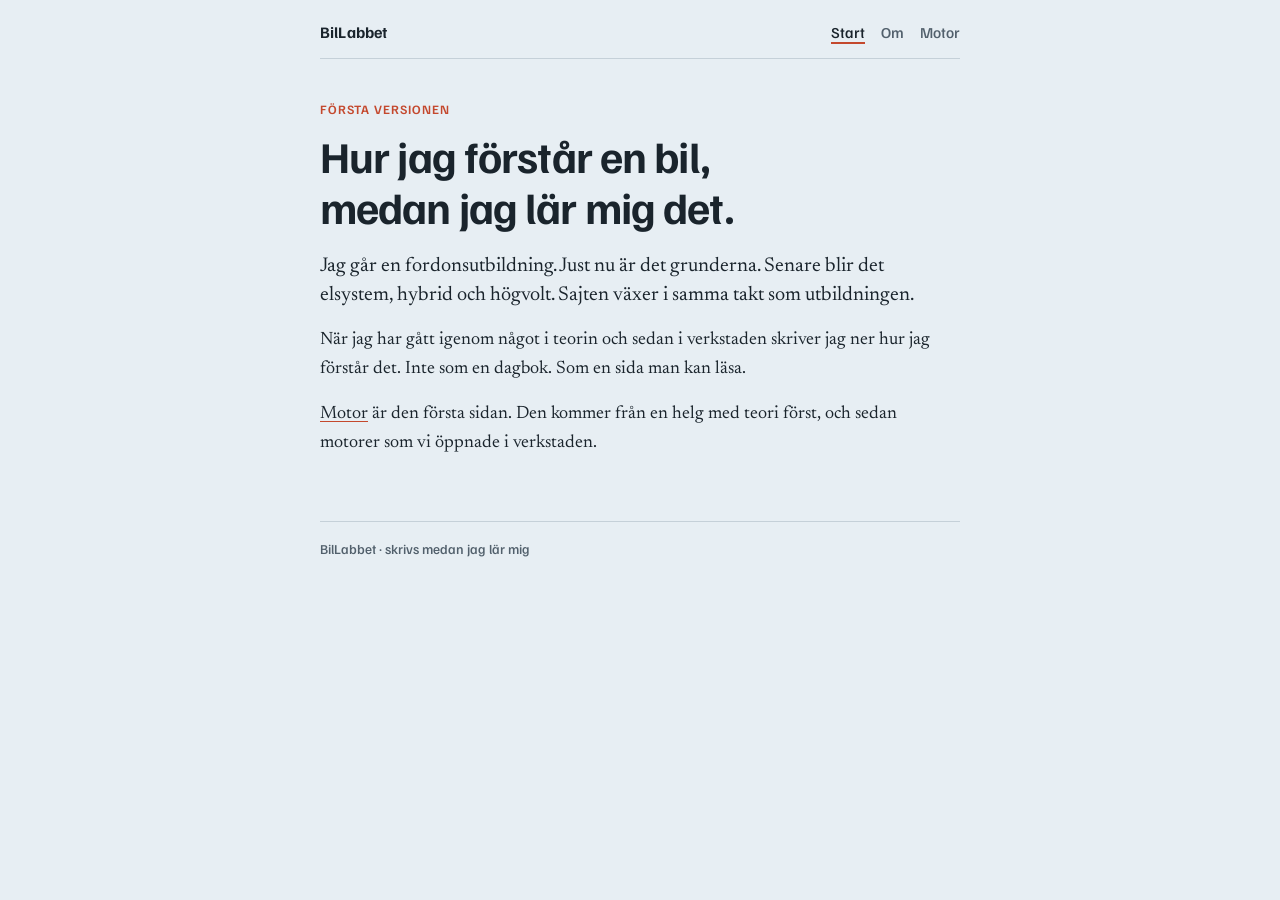
==== index.html @ 1010e1db "Add the first Swedish pages so BilLabbet can go live. Co-authored-by: Cursor <cursoragent@cursor.com" ====
<!DOCTYPE html>
<html lang="sv">
  <head>
    <meta charset="utf-8" />
    <meta name="viewport" content="width=device-width, initial-scale=1" />
    <title>BilLabbet</title>
    <meta
      name="description"
      content="En plats där jag samlar hur jag förstår en bil, medan jag lär mig det."
    />
    <link rel="stylesheet" href="styles.css" />
  </head>
  <body>
    <header class="site-header">
      <a class="site-name" href="index.html">BilLabbet</a>
      <nav aria-label="Sidor">
        <a href="index.html" aria-current="page">Start</a>
        <a href="om.html">Om</a>
        <a href="motor.html">Motor</a>
      </nav>
    </header>

    <main>
      <p class="kicker">Första versionen</p>
      <h1>Hur jag förstår en bil, medan jag lär mig det.</h1>
      <p class="lead">
        Jag går en fordonsutbildning. Just nu är det grunderna. Senare blir det
        elsystem, hybrid och högvolt. Sajten växer i samma takt som utbildningen.
      </p>
      <p>
        När jag har gått igenom något i teorin och sedan i verkstaden skriver jag
        ner hur jag förstår det. Inte som en dagbok. Som en sida man kan läsa.
      </p>
      <p>
        <a class="text-link" href="motor.html">Motor</a> är den första sidan.
        Den kommer från en helg med teori först, och sedan motorer som vi öppnade
        i verkstaden.
      </p>
    </main>

    <footer>
      <p>BilLabbet · skrivs medan jag lär mig</p>
    </footer>
  </body>
</html>
---- styles.css ----
@font-face {
  font-family: "Familjen Grotesk";
  font-style: normal;
  font-weight: 500 700;
  font-display: swap;
  src: url("fonts/familjen-grotesk-latin.woff2") format("woff2");
  unicode-range: U+0000-00FF, U+0131, U+0152-0153, U+02BB-02BC, U+02C6, U+02DA,
    U+02DC, U+0304, U+0308, U+0329, U+2000-206F, U+20AC, U+2122, U+2191, U+2193,
    U+2212, U+2215, U+FEFF, U+FFFD;
}

@font-face {
  font-family: "Newsreader";
  font-style: normal;
  font-weight: 400 500;
  font-display: swap;
  src: url("fonts/newsreader-latin.woff2") format("woff2");
  unicode-range: U+0000-00FF, U+0131, U+0152-0153, U+02BB-02BC, U+02C6, U+02DA,
    U+02DC, U+0304, U+0308, U+0329, U+2000-206F, U+20AC, U+2122, U+2191, U+2193,
    U+2212, U+2215, U+FEFF, U+FFFD;
}

:root {
  --paper: #e7eef3;
  --sheet: #f6f9fb;
  --ink: #1a242c;
  --muted: #52606c;
  --line: #c5d0d8;
  --mark: #c4482d;
  --focus: #1a242c;
}

*,
*::before,
*::after {
  box-sizing: border-box;
}

html {
  background: var(--paper);
}

body {
  margin: 0;
  min-height: 100vh;
  color: var(--ink);
  background: var(--paper);
  font-family: "Newsreader", "Iowan Old Style", "Palatino Linotype", Palatino, serif;
  font-size: 1.125rem;
  line-height: 1.6;
}

.site-header,
main,
footer {
  width: min(40rem, calc(100% - 2rem));
  margin-inline: auto;
}

.site-header {
  display: flex;
  flex-wrap: wrap;
  align-items: baseline;
  justify-content: space-between;
  gap: 0.75rem 1.5rem;
  padding-block: 1.25rem 0.75rem;
  border-bottom: 1px solid var(--line);
}

.site-name {
  color: inherit;
  font-family: "Familjen Grotesk", "Avenir Next", "Segoe UI", sans-serif;
  font-weight: 700;
  font-size: 1rem;
  letter-spacing: 0.01em;
  text-decoration: none;
}

nav {
  display: flex;
  flex-wrap: wrap;
  gap: 0.35rem 1rem;
  font-family: "Familjen Grotesk", "Avenir Next", "Segoe UI", sans-serif;
  font-size: 0.95rem;
  font-weight: 500;
}

nav a {
  color: var(--muted);
  text-decoration: none;
}

nav a[aria-current="page"] {
  color: var(--ink);
  box-shadow: inset 0 -2px 0 var(--mark);
}

main {
  padding-block: 2.5rem 3rem;
}

.kicker {
  margin: 0 0 0.75rem;
  color: var(--mark);
  font-family: "Familjen Grotesk", "Avenir Next", "Segoe UI", sans-serif;
  font-size: 0.8rem;
  font-weight: 600;
  letter-spacing: 0.08em;
  text-transform: uppercase;
}

h1,
h2 {
  font-family: "Familjen Grotesk", "Avenir Next", "Segoe UI", sans-serif;
  font-weight: 700;
  letter-spacing: -0.02em;
  line-height: 1.15;
}

h1 {
  margin: 0 0 1.25rem;
  max-width: 18ch;
  font-size: clamp(2rem, 5vw, 2.75rem);
}

h2 {
  margin: 0 0 0.4rem;
  font-size: 1.25rem;
}

.lead {
  font-size: 1.25rem;
  line-height: 1.45;
}

p {
  margin: 0 0 1rem;
}

section {
  margin-top: 1.75rem;
  padding-top: 1.25rem;
  border-top: 1px solid var(--line);
}

a.text-link {
  color: inherit;
  text-underline-offset: 0.18em;
  text-decoration-thickness: 1px;
  text-decoration-color: var(--mark);
}

a:focus-visible {
  outline: 2px solid var(--focus);
  outline-offset: 3px;
}

footer {
  padding-bottom: 2rem;
  color: var(--muted);
  font-family: "Familjen Grotesk", "Avenir Next", "Segoe UI", sans-serif;
  font-size: 0.85rem;
}

footer p {
  margin: 0;
  padding-top: 1rem;
  border-top: 1px solid var(--line);
}

@media (max-width: 36rem) {
  body {
    font-size: 1.05rem;
  }

  main {
    padding-top: 1.75rem;
  }
}
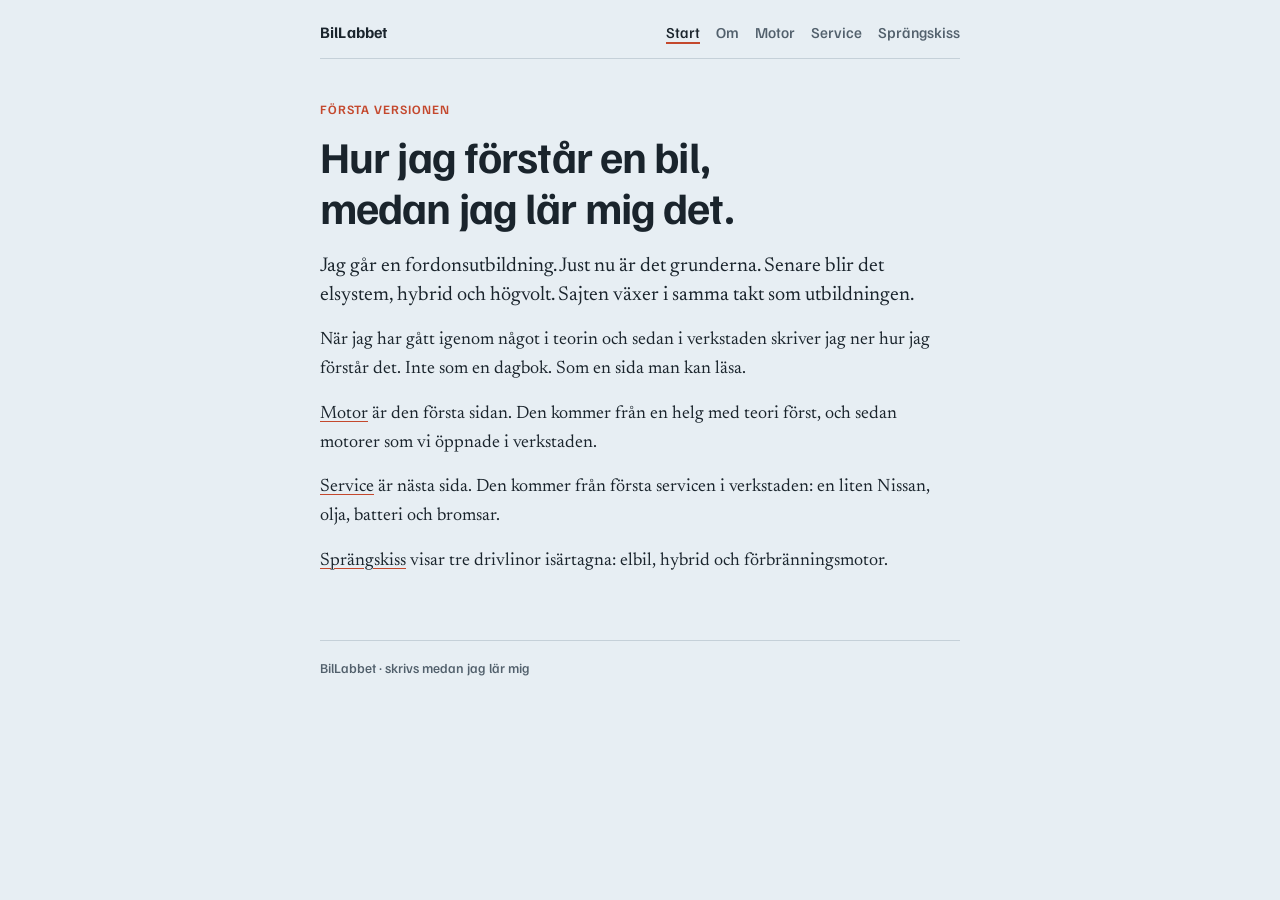
==== commit c3b1a75c: "Add the workshop service page and drivetrain exploded views. The first ordinary-track service can be" ====
--- a/index.html
+++ b/index.html
@@ -17,6 +17,8 @@
         <a href="index.html" aria-current="page">Start</a>
         <a href="om.html">Om</a>
         <a href="motor.html">Motor</a>
+        <a href="service.html">Service</a>
+        <a href="sprangskiss.html">Sprängskiss</a>
       </nav>
     </header>
 
@@ -36,6 +38,15 @@
         Den kommer från en helg med teori först, och sedan motorer som vi öppnade
         i verkstaden.
       </p>
+      <p>
+        <a class="text-link" href="service.html">Service</a> är nästa sida.
+        Den kommer från första servicen i verkstaden: en liten Nissan, olja,
+        batteri och bromsar.
+      </p>
+      <p>
+        <a class="text-link" href="sprangskiss.html">Sprängskiss</a> visar tre
+        drivlinor isärtagna: elbil, hybrid och förbränningsmotor.
+      </p>
     </main>
 
     <footer>
--- a/styles.css
+++ b/styles.css
@@ -168,6 +168,45 @@
   border-top: 1px solid var(--line);
 }
 
+.site-header.wide,
+main.wide,
+footer.wide {
+  width: min(54rem, calc(100% - 2rem));
+}
+
+article.diagram {
+  margin-top: 2rem;
+  padding-top: 1.25rem;
+  border-top: 1px solid var(--line);
+}
+
+.diagram figure,
+figure.diagram {
+  margin: 0.85rem 0 0;
+}
+
+.diagram img,
+.diagram svg {
+  display: block;
+  width: 100%;
+  height: auto;
+  background: var(--sheet);
+  border: 1px solid var(--line);
+}
+
+.diagram figcaption {
+  margin-top: 0.6rem;
+  color: var(--muted);
+  font-size: 0.95rem;
+  line-height: 1.45;
+}
+
+.diagram text {
+  font-family: "Familjen Grotesk", "Avenir Next", "Segoe UI", sans-serif;
+  font-weight: 500;
+  fill: var(--ink);
+}
+
 @media (max-width: 36rem) {
   body {
     font-size: 1.05rem;
